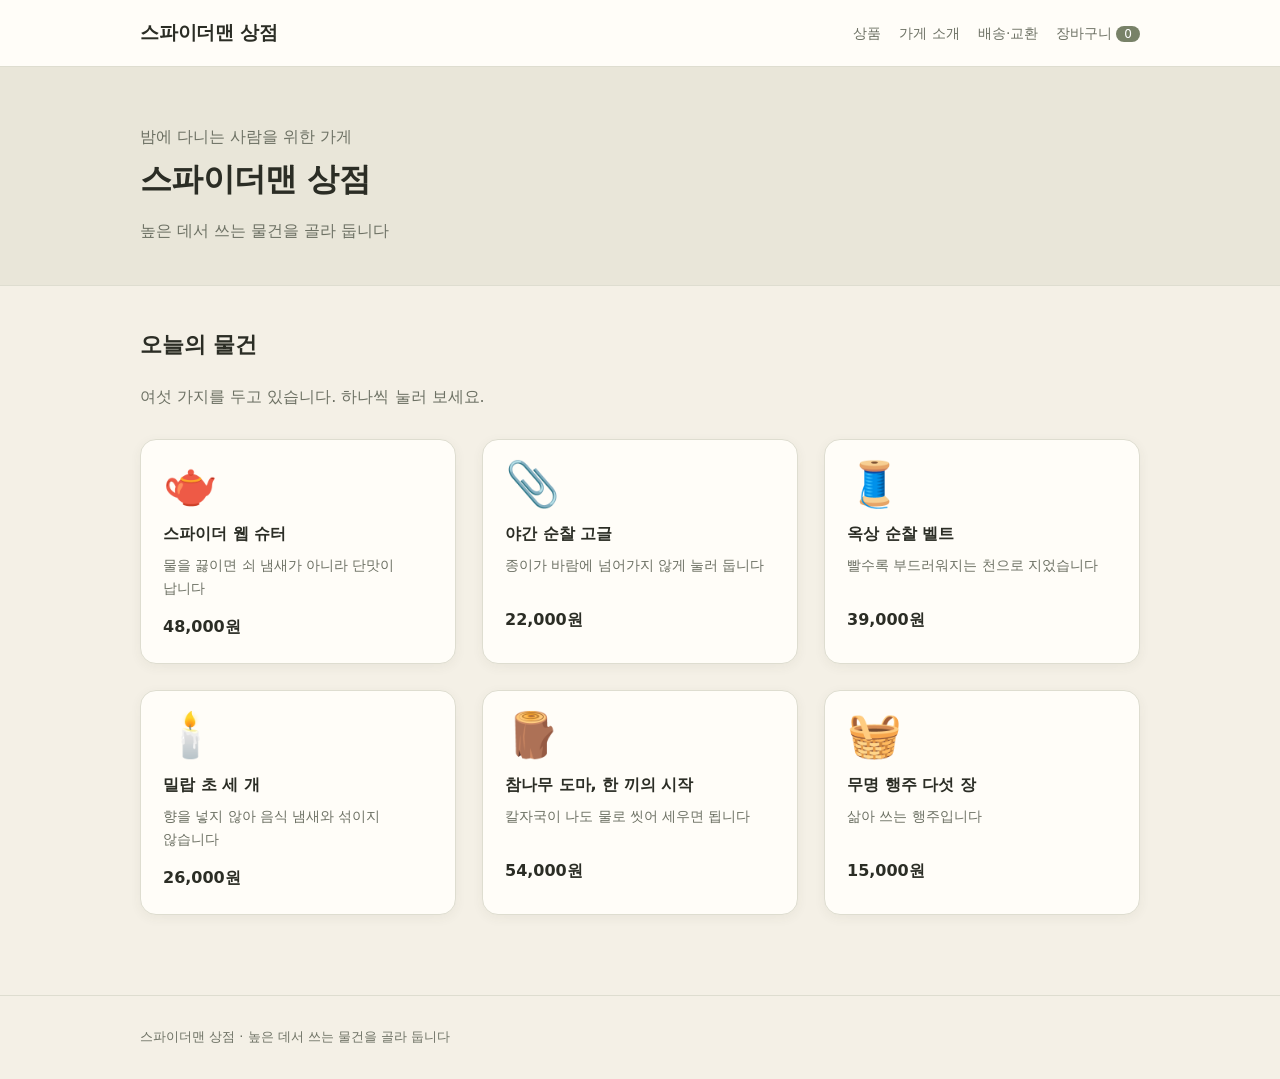
==== index.html @ 97a91aa2 "Initial commit: Spider-Man shop" ====
<!doctype html>
<html lang="ko">
<head>
<meta charset="utf-8">
<meta name="viewport" content="width=device-width, initial-scale=1">
<title>스파이더맨 상점</title>
<meta name="description" content="높은 데서 쓰는 물건을 골라 둡니다">
<link rel="stylesheet" href="assets/style.css">

<!-- 태그 관리자 코드가 들어갈 자리 (머리) -->
<meta name="google-site-verification" content="oB0drVU8fYn_PPuT__T4wEWCEXQT8j-l2axyFXt-uSk" />
</head>
<body>

<!-- 태그 관리자 코드가 들어갈 자리 (몸통 맨 위) -->

<header class="site"><div class="wrap">
  <a class="brand" href="index.html">스파이더맨 상점</a>
  <nav class="site">
    <a href="index.html">상품</a>
    <a href="about.html">가게 소개</a>
    <a href="shipping.html">배송·교환</a>
    <a href="cart.html">장바구니<span class="cart-count">0</span></a>
  </nav>
</div></header>

<section class="hero"><div class="wrap">
  <p id="hero-audience">밤에 다니는 사람을 위한 가게</p>
  <h1 id="hero-title">스파이더맨 상점</h1>
  <p id="hero-tagline">높은 데서 쓰는 물건을 골라 둡니다</p>
</div></section>

<main><div class="wrap">
  <h2>오늘의 물건</h2>
  <p class="lead">여섯 가지를 두고 있습니다. 하나씩 눌러 보세요.</p>
  <div class="grid" id="product-list"></div>
</div></main>
<footer class="site"><div class="wrap"></div></footer>
<script src="assets/shop.js"></script>
<script src="assets/app.js"></script>
</body>
</html>
---- assets/style.css ----
:root{
  --ink:#2b2d25; --sub:#6d7164; --line:#deddd0; --bg:#f4f0e6; --card:#fffdf8;
  --accent:#788268; --accent-ink:#fff;
  --max:1040px;
}
*{box-sizing:border-box}
body{margin:0;background:var(--bg);color:var(--ink);
  font-family:"Pretendard","Apple SD Gothic Neo","Malgun Gothic",system-ui,sans-serif;
  line-height:1.75;-webkit-font-smoothing:antialiased;
  /* 한글은 단어 중간에서 끊지 않습니다 */
  word-break:keep-all;overflow-wrap:break-word}
a{color:inherit}
.wrap{max-width:var(--max);margin:0 auto;padding:0 20px}

header.site{border-bottom:1px solid var(--line);background:var(--card)}
header.site .wrap{display:flex;align-items:center;gap:20px;height:66px}
.brand{font-size:19px;font-weight:700;text-decoration:none;letter-spacing:-.01em}
nav.site{margin-left:auto;display:flex;gap:18px;font-size:14px}
nav.site a{color:var(--sub);text-decoration:none}
nav.site a:hover{color:var(--ink)}
.cart-count{background:var(--accent);color:var(--accent-ink);border-radius:999px;
  padding:1px 8px;font-size:12px;margin-left:4px}

.hero{padding:56px 0 40px;background:#e9e6d9;border-bottom:1px solid var(--line)}
.hero h1{margin:0 0 10px;font-size:32px;letter-spacing:-.02em}
.hero p{margin:0;color:var(--sub);font-size:16px}

main{padding:40px 0 80px}
h2{font-size:22px;margin:0 0 18px;letter-spacing:-.01em}
.lead{color:var(--sub);margin:0 0 28px}

.grid{display:grid;grid-template-columns:repeat(auto-fill,minmax(240px,1fr));gap:26px}
.card{background:var(--card);border:1px solid var(--line);border-radius:16px;
  padding:22px;text-decoration:none;display:block;transition:.15s;box-shadow:0 3px 12px rgba(72,76,59,.06)}
.card:hover{border-color:var(--accent);transform:translateY(-2px)}
.card .thumb{font-size:44px;line-height:1;margin-bottom:14px}
.card h3{margin:0 0 6px;font-size:16px}
.card .sum{color:var(--sub);font-size:13.5px;margin:0 0 12px;min-height:40px}
.card .price{font-weight:700}

.detail{display:grid;grid-template-columns:200px 1fr;gap:36px;align-items:start}
.detail .thumb{font-size:110px;text-align:center;background:var(--card);
  border:1px solid var(--line);border-radius:12px;padding:34px 0}
.detail h1{margin:0 0 8px;font-size:26px}
.detail .price{font-size:20px;font-weight:700;margin:0 0 22px}
.detail .body p{margin:0 0 14px}

.btn{display:inline-block;background:var(--accent);color:var(--accent-ink);
  border:0;border-radius:8px;padding:13px 26px;font-size:15px;font-weight:600;
  cursor:pointer;text-decoration:none;font-family:inherit}
.btn:hover{filter:brightness(1.08)}
.btn.ghost{background:transparent;color:var(--ink);border:1px solid var(--line)}

table.cart{width:100%;border-collapse:collapse;background:var(--card);
  border:1px solid var(--line);border-radius:12px;overflow:hidden}
table.cart th,table.cart td{padding:15px 16px;border-bottom:1px solid var(--line);text-align:left}
table.cart th{background:#f3efe7;font-size:13px;color:var(--sub);font-weight:600}
table.cart tr:last-child td{border-bottom:0}
.total{text-align:right;font-size:19px;font-weight:700;margin:22px 0 26px}

.prose p{margin:0 0 16px}
.empty{color:var(--sub);padding:52px 0;text-align:center}

form.pay{background:var(--card);border:1px solid var(--line);border-radius:12px;padding:26px;max-width:480px}
form.pay label{display:block;font-size:13px;color:var(--sub);margin:0 0 6px}
form.pay input{width:100%;padding:11px 13px;border:1px solid var(--line);
  border-radius:8px;margin:0 0 18px;font-size:15px;font-family:inherit;background:#fff}

footer.site{border-top:1px solid var(--line);padding:30px 0;color:var(--sub);font-size:13px}

@media (max-width:640px){
  .detail{grid-template-columns:1fr}
  .hero{padding:36px 0 28px}
  .hero h1{font-size:26px}
}
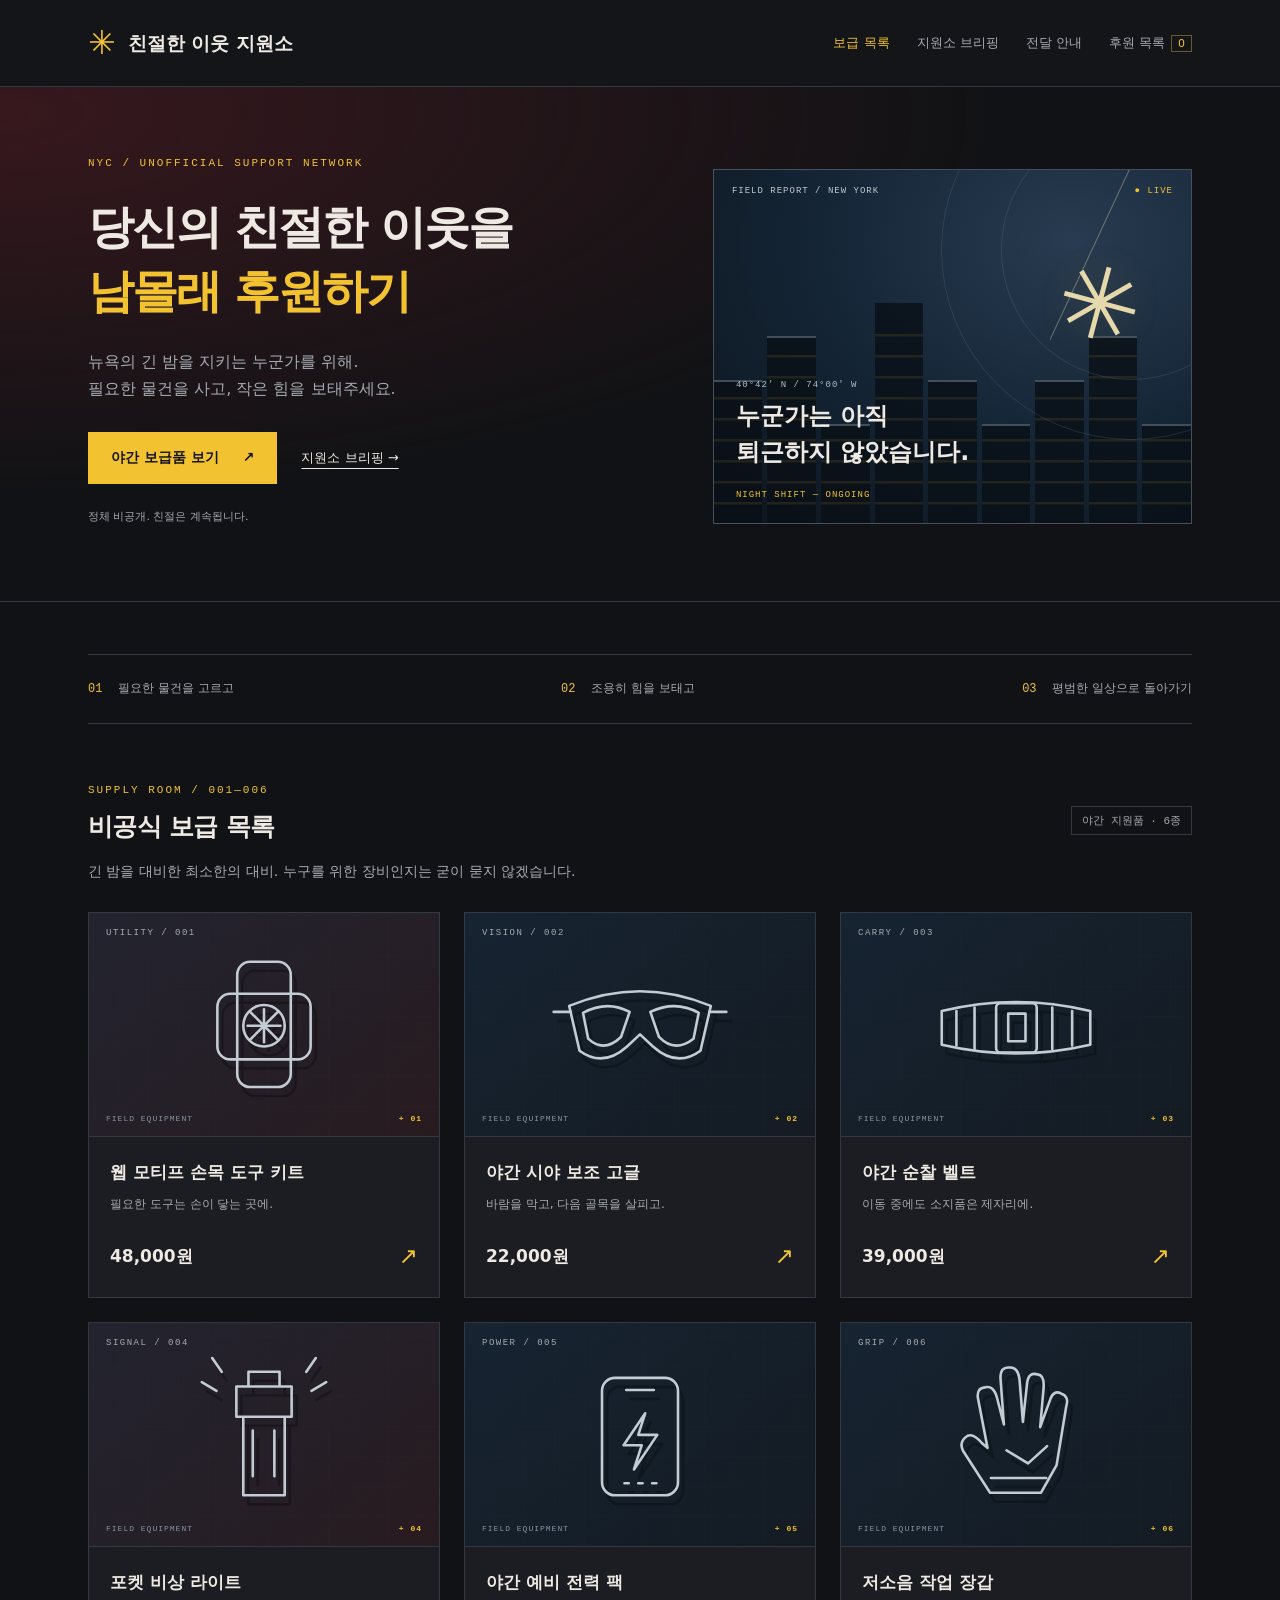
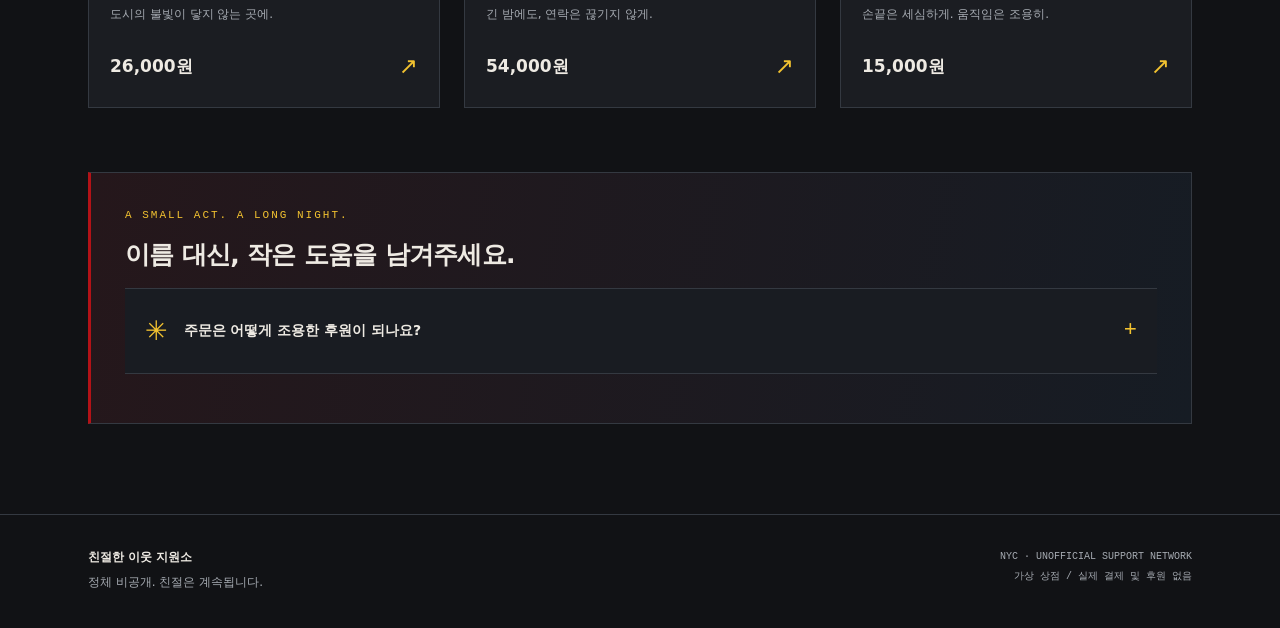
==== commit 8cb2096a: "친절한 이웃 지원소 1차 리디자인" ====
--- a/index.html
+++ b/index.html
@@ -3,38 +3,121 @@
 <head>
 <meta charset="utf-8">
 <meta name="viewport" content="width=device-width, initial-scale=1">
-<title>스파이더맨 상점</title>
-<meta name="description" content="높은 데서 쓰는 물건을 골라 둡니다">
+<title>비공식 보급 목록 — 친절한 이웃 지원소</title>
+<meta name="description" content="당신의 친절한 이웃을 남몰래 후원하기">
 <link rel="stylesheet" href="assets/style.css">
 
-<!-- 태그 관리자 코드가 들어갈 자리 (머리) -->
+<!-- Google Tag Manager -->
+<script>(function(w,d,s,l,i){w[l]=w[l]||[];w[l].push({'gtm.start':
+new Date().getTime(),event:'gtm.js'});var f=d.getElementsByTagName(s)[0],
+j=d.createElement(s),dl=l!='dataLayer'?'&l='+l:'';j.async=true;j.src=
+'https://www.googletagmanager.com/gtm.js?id='+i+dl;f.parentNode.insertBefore(j,f);
+})(window,document,'script','dataLayer','GTM-KJVW52XC');</script>
+<!-- End Google Tag Manager -->
 <meta name="google-site-verification" content="oB0drVU8fYn_PPuT__T4wEWCEXQT8j-l2axyFXt-uSk" />
 </head>
 <body>
 
-<!-- 태그 관리자 코드가 들어갈 자리 (몸통 맨 위) -->
+<!-- Google Tag Manager (noscript) -->
+<noscript><iframe src="https://www.googletagmanager.com/ns.html?id=GTM-KJVW52XC"
+height="0" width="0" style="display:none;visibility:hidden"></iframe></noscript>
+<!-- End Google Tag Manager (noscript) -->
 
-<header class="site"><div class="wrap">
-  <a class="brand" href="index.html">스파이더맨 상점</a>
-  <nav class="site">
-    <a href="index.html">상품</a>
-    <a href="about.html">가게 소개</a>
-    <a href="shipping.html">배송·교환</a>
-    <a href="cart.html">장바구니<span class="cart-count">0</span></a>
-  </nav>
-</div></header>
-
-<section class="hero"><div class="wrap">
-  <p id="hero-audience">밤에 다니는 사람을 위한 가게</p>
-  <h1 id="hero-title">스파이더맨 상점</h1>
-  <p id="hero-tagline">높은 데서 쓰는 물건을 골라 둡니다</p>
-</div></section>
-
-<main><div class="wrap">
-  <h2>오늘의 물건</h2>
-  <p class="lead">여섯 가지를 두고 있습니다. 하나씩 눌러 보세요.</p>
-  <div class="grid" id="product-list"></div>
-</div></main>
+<a class="skip-link" href="#main">본문으로 바로가기</a>
+<header class="site">
+<div class="wrap">
+<a class="brand" href="index.html">
+<span class="brand-symbol" aria-hidden="true">✳</span>친절한 이웃 지원소</a>
+<nav class="site" aria-label="주 메뉴">
+<a href="index.html" aria-current="page">보급 목록</a>
+<a href="about.html">지원소 브리핑</a>
+<a href="shipping.html">전달 안내</a>
+<a href="cart.html">후원 목록<span class="cart-count">0</span>
+</a>
+</nav>
+</div>
+</header>
+<section class="hero">
+<div class="wrap hero-grid">
+<div class="hero-copy">
+<p class="eyebrow" id="hero-audience">NYC / UNOFFICIAL SUPPORT NETWORK</p>
+<h1 id="hero-title">당신의 친절한 이웃을<br>
+<em>남몰래 후원하기</em>
+</h1>
+<p id="hero-tagline">뉴욕의 긴 밤을 지키는 누군가를 위해.<br>필요한 물건을 사고, 작은 힘을 보태주세요.</p>
+<div class="actions">
+<a class="btn" href="#supplies">야간 보급품 보기 <span aria-hidden="true">↗</span>
+</a>
+<a class="text-link" href="about.html">지원소 브리핑 →</a>
+</div>
+<p class="micro">정체 비공개. 친절은 계속됩니다.</p>
+</div>
+<div class="night-art" aria-hidden="true">
+<div class="art-top">FIELD REPORT / NEW YORK <span>● LIVE</span>
+</div>
+<div class="web-mark">✳</div>
+<div class="orbit orbit-one">
+</div>
+<div class="orbit orbit-two">
+</div>
+<div class="city">
+<i>
+</i>
+<i>
+</i>
+<i>
+</i>
+<i>
+</i>
+<i>
+</i>
+<i>
+</i>
+<i>
+</i>
+<i>
+</i>
+<i>
+</i>
+</div>
+<div class="art-bottom">
+<span>40°42′ N / 74°00′ W</span>
+<strong>누군가는 아직<br>퇴근하지 않았습니다.</strong>
+<span>NIGHT SHIFT — ONGOING</span>
+</div>
+</div>
+</div>
+</section>
+<main id="main">
+<div class="wrap">
+<div class="signal-strip">
+<span>
+<b>01</b> 필요한 물건을 고르고</span>
+<span>
+<b>02</b> 조용히 힘을 보태고</span>
+<span>
+<b>03</b> 평범한 일상으로 돌아가기</span>
+</div>
+<section id="supplies">
+<div class="section-head">
+<div>
+<p class="eyebrow">SUPPLY ROOM / 001—006</p>
+<h2>비공식 보급 목록</h2>
+</div>
+<span class="tag">야간 지원품 · 6종</span>
+</div>
+<p class="lead">긴 밤을 대비한 최소한의 대비. 누구를 위한 장비인지는 굳이 묻지 않겠습니다.</p>
+<div class="grid" id="product-list">
+</div>
+</section>
+<section class="support-note">
+<p class="eyebrow">A SMALL ACT. A LONG NIGHT.</p>
+<h2>이름 대신, 작은 도움을 남겨주세요.</h2>
+<div id="support-briefing">
+</div>
+</section>
+</div>
+</main>
 <footer class="site"><div class="wrap"></div></footer>
 <script src="assets/shop.js"></script>
 <script src="assets/app.js"></script>
--- a/assets/style.css
+++ b/assets/style.css
@@ -1,75 +1,199 @@
-:root{
-  --ink:#2b2d25; --sub:#6d7164; --line:#deddd0; --bg:#f4f0e6; --card:#fffdf8;
-  --accent:#788268; --accent-ink:#fff;
-  --max:1040px;
+:root{--ink:#eeeae3;--sub:#a6abb2;--line:#343941;--bg:#111215;--card:#1b1d22;--red:#b31217;--blue:#16324f;--gold:#f2c230;--max:1160px;color-scheme:dark}
+
+*{box-sizing:border-box}
+html{scroll-behavior:smooth;scroll-padding-top:24px}
+body{margin:0;background:var(--bg);color:var(--ink);font-family:"Apple SD Gothic Neo","Malgun Gothic",system-ui,sans-serif;line-height:1.7;word-break:keep-all;overflow-wrap:break-word;-webkit-font-smoothing:antialiased}
+a{color:inherit}
+button,input{font:inherit}
+button,a{-webkit-tap-highlight-color:transparent}
+a:focus-visible,button:focus-visible,input:focus-visible{outline:3px solid var(--gold);outline-offset:5px}
+.wrap{max-width:var(--max);margin:auto;padding:0 28px}
+.narrow{max-width:850px}
+.skip-link{position:absolute;top:-80px;left:20px;padding:12px;background:var(--gold);color:#111;z-index:5}
+.skip-link:focus{top:5px}
+header.site{border-bottom:1px solid var(--line);background:#141519}
+header.site .wrap{display:flex;align-items:center;justify-content:space-between;gap:24px;min-height:86px}
+.brand{text-decoration:none;font-size:19px;font-weight:800;display:flex;align-items:center;gap:12px;white-space:nowrap}
+.brand-symbol{color:var(--gold);font-size:33px}
+nav.site{display:flex;gap:27px;font-size:13px;align-items:center}
+nav.site a{text-decoration:none;color:var(--sub)}
+nav.site a:hover,nav.site a[aria-current]{color:var(--gold)}
+.cart-count{margin-left:6px;border:1px solid #68592b;color:var(--gold);padding:1px 6px;font-size:11px}
+.hero{position:relative;overflow:hidden;background:radial-gradient(ellipse at 0 5%,#37181d 0,transparent 55%),#111215;border-bottom:1px solid var(--line)}
+.hero-grid{display:grid;grid-template-columns:1.2fr 1fr;gap:50px;align-items:center;padding-top:68px;padding-bottom:64px}
+.eyebrow{font:11px/1.6 ui-monospace,monospace;letter-spacing:2px;color:var(--gold);margin:0 0 22px}
+.hero h1{font-size:clamp(32px,3.6vw,47px);line-height:1.4;letter-spacing:-2px;margin:0 0 24px;font-weight:850}
+em{font-style:normal;color:var(--gold)}
+.hero-copy>p:not(.eyebrow){color:var(--sub)}
+.actions{display:flex;align-items:center;gap:24px;flex-wrap:wrap;margin-top:30px}
+.btn{display:inline-flex;align-items:center;justify-content:center;gap:24px;background:var(--gold);color:#151515;text-decoration:none;border:1px solid var(--gold);padding:13px 22px;font-size:14px;font-weight:800;cursor:pointer;transition:background .2s,transform .2s}
+.btn:hover{background:#ffda66;transform:translateY(-2px)}
+.btn:active{transform:translateY(1px)}
+.btn:disabled{opacity:.6;cursor:wait}
+.btn.ghost{background:transparent;border-color:var(--line);color:var(--sub);padding:7px 13px}
+.text-link{font-size:13px;text-underline-offset:6px}
+.micro{font-size:11px;margin-top:24px}
+.night-art{height:355px;position:relative;overflow:hidden;border:1px solid #44505b;background:radial-gradient(ellipse at 75% 20%,#293b50,#142536 50%,#0d151d);isolation:isolate}
+.art-top{position:absolute;top:16px;left:18px;right:18px;display:flex;justify-content:space-between;font:9px monospace;letter-spacing:1px;color:#c2c9ce}
+.art-top span{color:var(--gold)}
+.orbit{position:absolute;border:1px solid #8b969830;border-radius:50%;width:380px;height:380px;top:-110px;right:-130px}
+.orbit-two{width:260px;height:260px;right:-70px;top:-50px}
+.web-mark{position:absolute;right:50px;top:50px;font-size:100px;color:#e5d9ac;transform:rotate(15deg);text-shadow:0 0 40px #f2c23025}
+.night-art:before{content:"";position:absolute;height:220px;right:94px;top:-40px;border-left:1px solid #d7d5bb66;transform:rotate(25deg)}
+.city{position:absolute;bottom:0;inset-inline:0;height:220px;display:flex;align-items:end;gap:5px;opacity:.8;z-index:-1}
+.city i{flex:1;height:65%;background:repeating-linear-gradient(0deg,transparent 0 18px,#f2c23020 19px 21px),#090f16;border-top:2px solid #4c5965}
+.city i:nth-child(2n){height:85%}
+.city i:nth-child(3n){height:45%}
+.city i:nth-child(4){height:100%;border-top:20px solid #090f16}
+.art-bottom{position:absolute;inset:auto 22px 23px;display:grid;gap:8px}
+.art-bottom strong{font-size:24px;line-height:1.5}
+.art-bottom span{font:9px monospace;color:#b3bcc4;letter-spacing:1px}
+.art-bottom span:last-child{color:var(--gold);margin-top:12px}
+main{padding:52px 0 90px;min-height:65vh}
+h1{font-size:clamp(28px,4vw,42px);line-height:1.4;letter-spacing:-1.3px;margin:0 0 20px}
+h2{font-size:25px;line-height:1.5;margin:0 0 14px;letter-spacing:-.7px}
+.lead{color:var(--sub);font-size:14px;margin:0 0 28px}
+.signal-strip{display:flex;justify-content:space-between;gap:20px;padding:23px 0;border-top:1px solid var(--line);border-bottom:1px solid var(--line);margin:0 0 58px;font-size:12px;color:var(--sub)}
+.signal-strip b{color:var(--gold);font-family:monospace;margin-right:12px;font-weight:400}
+.section-head{display:flex;align-items:center;justify-content:space-between;gap:16px}
+.section-head .eyebrow{margin-bottom:9px}
+.tag{font:11px monospace;border:1px solid var(--line);padding:6px 10px;color:var(--sub)}
+.grid{display:grid;grid-template-columns:repeat(3,minmax(0,1fr));gap:24px}
+.card{text-decoration:none;background:var(--card);border:1px solid var(--line);transition:transform .25s,border-color .25s,box-shadow .25s}
+.card:hover{transform:translateY(-5px);border-color:#af7627;box-shadow:0 5px 28px #f2c2300c}
+.thumb{position:relative;background:linear-gradient(140deg,#19304666,transparent),repeating-linear-gradient(0deg,transparent 0 29px,#ffffff04 30px),repeating-linear-gradient(90deg,transparent 0 29px,#ffffff04 30px),#141b23;min-height:224px;color:#c3ccd4;display:flex;align-items:center;justify-content:center;overflow:hidden;border-bottom:1px solid var(--line)}
+.card:nth-child(3n+1) .thumb{background-color:#281b20}
+.thumb svg{width:190px;height:190px;filter:drop-shadow(5px 9px 0 #0004);transition:transform .3s}
+.card:hover svg{transform:rotate(-4deg) scale(1.04)}
+.thumb-code{position:absolute;top:15px;left:17px;font:9px monospace;letter-spacing:1.5px;color:var(--sub)}
+.thumb-caption{position:absolute;bottom:13px;inset-inline:17px;display:flex;justify-content:space-between;font:8px monospace;letter-spacing:1px;color:#8794a1}
+.thumb-caption b{color:var(--gold)}
+.card-body{padding:21px}
+.card h3{font-size:17px;margin:0 0 7px}
+.sum{font-size:12px;color:var(--sub);margin:0 0 22px;min-height:21px}
+.card-bottom{display:flex;align-items:center;justify-content:space-between}
+.price{font-weight:750;font-size:17px}
+.card-arrow{color:var(--gold);font-size:23px}
+.support-note{margin-top:64px;padding:34px;border:1px solid var(--line);border-left:3px solid var(--red);background:linear-gradient(100deg,#25171b,#161c24)}
+.support-note .eyebrow{margin-bottom:12px}
+.briefing{border-top:1px solid var(--line);border-bottom:1px solid var(--line);margin-bottom:15px;background:#191c22}
+.briefing h3{margin:0}
+.brief-toggle{display:flex;align-items:center;gap:16px;width:100%;padding:19px 20px;background:none;color:var(--ink);border:0;cursor:pointer;text-align:left;font-size:14px}
+.spider{font-size:27px;color:var(--gold);display:inline-block;transition:transform .3s}
+.brief-toggle[aria-expanded=true] .spider{transform:rotate(90deg)}
+.toggle-sign{margin-left:auto;color:var(--gold);font:22px monospace}
+.brief-content{position:relative;padding:0 25px 22px 63px;color:var(--sub);font-size:14px;animation:unfold .3s ease-out}
+.brief-content:before{content:"";position:absolute;top:0;left:33px;width:16px;height:calc(100% - 25px);border-left:1px solid var(--gold);border-bottom:1px solid var(--gold);transform-origin:top;animation:web .35s ease-out}
+.brief-content p{margin:0}
+[hidden]{display:none!important}
+@keyframes unfold{from{opacity:0;transform:translateY(-7px)}
+to{opacity:1;transform:translateY(0)}
 }
-*{box-sizing:border-box}
-body{margin:0;background:var(--bg);color:var(--ink);
-  font-family:"Pretendard","Apple SD Gothic Neo","Malgun Gothic",system-ui,sans-serif;
-  line-height:1.75;-webkit-font-smoothing:antialiased;
-  /* 한글은 단어 중간에서 끊지 않습니다 */
-  word-break:keep-all;overflow-wrap:break-word}
-a{color:inherit}
-.wrap{max-width:var(--max);margin:0 auto;padding:0 20px}
+@keyframes web{from{transform:scaleY(0)}
+to{transform:scaleY(1)}
+}
+.statement{font-size:27px;border-left:3px solid var(--red);padding:20px 27px;background:#1b1d22;margin:35px 0}
+.narrow>.btn{margin-top:20px}
+.notice{font-size:12px;color:var(--sub);padding:16px 20px;border:1px solid var(--line);background:#19222c;margin:22px 0}
+.detail{display:grid;grid-template-columns:1fr 1.1fr;gap:52px}
+.detail>.thumb{min-height:480px;border:1px solid var(--line)}
+.detail .thumb svg{width:80%;height:350px}
+.detail .price{font-size:26px;color:var(--gold);margin-bottom:26px}
+.detail h2{font-size:16px;margin-top:26px}
+.prose{color:var(--sub);font-size:14px}
+.prose p{margin:0 0 24px}
+.detail .btn{width:100%;margin-top:12px}
+.back-link{display:inline-block;color:var(--sub);font-size:13px;text-decoration:none;margin-bottom:30px}
+.table-scroll{overflow-x:auto}
+table.cart{width:100%;border-collapse:collapse;background:var(--card);font-size:14px}
+table.cart th,table.cart td{padding:22px 18px;border-bottom:1px solid var(--line);text-align:left}
+table.cart th{font-size:11px;color:var(--sub);background:#172332}
+table.cart td a{text-decoration:none}
+table.cart small{display:block;color:var(--sub);font:9px monospace;margin-top:6px}
+.cart-summary{max-width:450px;margin:28px 0 0 auto}
+.cost-lines p{display:flex;justify-content:space-between;font-size:13px;color:var(--sub)}
+.cost-lines strong{font-weight:500;color:var(--ink)}
+.total{display:flex;justify-content:space-between;gap:20px;font-size:18px;font-weight:700;padding:20px 0;border-top:1px solid var(--line);margin-top:22px}
+.total span{color:var(--gold)}
+.empty{text-align:center;padding:65px 20px;border:1px dashed var(--line);color:var(--sub)}
+.empty h2{color:var(--ink);margin-top:15px}
+.empty .btn{margin-top:20px}
+.pay{padding:32px;border:1px solid var(--line);background:var(--card)}
+.pay h2{font-size:18px;margin-bottom:24px}
+.pay label{display:block;font-size:13px;color:var(--sub);margin-bottom:8px}
+.pay input{width:100%;background:#11151b;color:var(--ink);border:1px solid #47505b;padding:13px 15px;margin-bottom:23px;border-radius:0}
+.pay input:focus{border-color:var(--gold)}
+.pay .btn{width:100%}
+.completion{text-align:center}
+.seal{display:grid;place-items:center;width:78px;height:78px;margin:30px auto;border:1px solid var(--gold);color:var(--gold);font-size:35px;border-radius:50%}
+.completion .notice{margin:28px auto;max-width:570px}
+footer.site{border-top:1px solid var(--line);padding:32px 0;color:var(--sub);font-size:12px}
+footer.site .wrap{display:flex;justify-content:space-between;gap:25px}
+footer.site strong{color:var(--ink)}
+footer.site p{margin:5px 0}
+.footer-meta{text-align:right;font:10px/2 monospace}
 
-header.site{border-bottom:1px solid var(--line);background:var(--card)}
-header.site .wrap{display:flex;align-items:center;gap:20px;height:66px}
-.brand{font-size:19px;font-weight:700;text-decoration:none;letter-spacing:-.01em}
-nav.site{margin-left:auto;display:flex;gap:18px;font-size:14px}
-nav.site a{color:var(--sub);text-decoration:none}
-nav.site a:hover{color:var(--ink)}
-.cart-count{background:var(--accent);color:var(--accent-ink);border-radius:999px;
-  padding:1px 8px;font-size:12px;margin-left:4px}
+@media(min-width:1400px){.hero-grid{padding-top:85px;padding-bottom:80px}
+}
 
-.hero{padding:56px 0 40px;background:#e9e6d9;border-bottom:1px solid var(--line)}
-.hero h1{margin:0 0 10px;font-size:32px;letter-spacing:-.02em}
-.hero p{margin:0;color:var(--sub);font-size:16px}
+@media(max-width:800px){header.site .wrap{flex-wrap:wrap;gap:5px;padding-top:14px;padding-bottom:14px}
+nav.site{width:100%;justify-content:space-between;gap:10px}
+.hero-grid{gap:26px}
+.hero h1{font-size:34px}
+.night-art{height:335px}
+.grid{grid-template-columns:repeat(2,minmax(0,1fr))}
+.detail{gap:26px}
+.detail>.thumb{min-height:370px}
+.signal-strip{gap:15px;font-size:11px}
+.signal-strip b{display:block}
+.hero .actions{gap:17px}
+.btn{padding:12px 18px}
+}
 
-main{padding:40px 0 80px}
-h2{font-size:22px;margin:0 0 18px;letter-spacing:-.01em}
-.lead{color:var(--sub);margin:0 0 28px}
+@media(max-width:560px){.wrap{padding-inline:20px}
+.hero-grid{grid-template-columns:1fr;padding-top:42px;padding-bottom:32px}
+.hero h1{font-size:34px}
+.hero-copy .micro{margin-bottom:0}
+.night-art{height:230px}
+.art-bottom strong{font-size:19px}
+.web-mark{right:30px;top:20px}
+.city{height:165px}
+.hero .eyebrow{font-size:9px}
+.brand{font-size:17px}
+nav.site{font-size:11px}
+.signal-strip{margin-bottom:38px;gap:12px}
+.grid{gap:13px}
+.card-body{padding:14px}
+.card h3{font-size:14px}
+.sum{font-size:11px;min-height:38px;margin-bottom:12px}
+.thumb{min-height:170px}
+.thumb svg{width:140px;height:140px}
+.thumb-code{top:10px;left:10px;font-size:7px;letter-spacing:.5px}
+.thumb-caption{inset-inline:10px;font-size:6px;letter-spacing:0}
+.price{font-size:14px}
+.tag{font-size:9px}
+.section-head{align-items:start}
+.section-head h2{font-size:22px}
+.support-note{padding:24px 17px}
+.support-note h2{font-size:20px}
+.brief-toggle{padding:15px 12px;gap:10px}
+.brief-content{padding-left:48px}
+.brief-content:before{left:24px}
+.detail{grid-template-columns:1fr}
+.detail>.thumb{min-height:290px}
+.detail .thumb svg{height:260px}
+.pay{padding:22px}
+table.cart th,table.cart td{padding:14px 8px;font-size:12px}
+table.cart td:first-child{width:40%}
+.cart .btn{padding:7px 9px;font-size:11px}
+.total{font-size:16px}
+footer.site .wrap{flex-direction:column;gap:15px}
+.footer-meta{text-align:left}
+main{padding-top:36px}
+.statement{font-size:23px}
+.section-head .eyebrow{font-size:9px}
+}
 
-.grid{display:grid;grid-template-columns:repeat(auto-fill,minmax(240px,1fr));gap:26px}
-.card{background:var(--card);border:1px solid var(--line);border-radius:16px;
-  padding:22px;text-decoration:none;display:block;transition:.15s;box-shadow:0 3px 12px rgba(72,76,59,.06)}
-.card:hover{border-color:var(--accent);transform:translateY(-2px)}
-.card .thumb{font-size:44px;line-height:1;margin-bottom:14px}
-.card h3{margin:0 0 6px;font-size:16px}
-.card .sum{color:var(--sub);font-size:13.5px;margin:0 0 12px;min-height:40px}
-.card .price{font-weight:700}
-
-.detail{display:grid;grid-template-columns:200px 1fr;gap:36px;align-items:start}
-.detail .thumb{font-size:110px;text-align:center;background:var(--card);
-  border:1px solid var(--line);border-radius:12px;padding:34px 0}
-.detail h1{margin:0 0 8px;font-size:26px}
-.detail .price{font-size:20px;font-weight:700;margin:0 0 22px}
-.detail .body p{margin:0 0 14px}
-
-.btn{display:inline-block;background:var(--accent);color:var(--accent-ink);
-  border:0;border-radius:8px;padding:13px 26px;font-size:15px;font-weight:600;
-  cursor:pointer;text-decoration:none;font-family:inherit}
-.btn:hover{filter:brightness(1.08)}
-.btn.ghost{background:transparent;color:var(--ink);border:1px solid var(--line)}
-
-table.cart{width:100%;border-collapse:collapse;background:var(--card);
-  border:1px solid var(--line);border-radius:12px;overflow:hidden}
-table.cart th,table.cart td{padding:15px 16px;border-bottom:1px solid var(--line);text-align:left}
-table.cart th{background:#f3efe7;font-size:13px;color:var(--sub);font-weight:600}
-table.cart tr:last-child td{border-bottom:0}
-.total{text-align:right;font-size:19px;font-weight:700;margin:22px 0 26px}
-
-.prose p{margin:0 0 16px}
-.empty{color:var(--sub);padding:52px 0;text-align:center}
-
-form.pay{background:var(--card);border:1px solid var(--line);border-radius:12px;padding:26px;max-width:480px}
-form.pay label{display:block;font-size:13px;color:var(--sub);margin:0 0 6px}
-form.pay input{width:100%;padding:11px 13px;border:1px solid var(--line);
-  border-radius:8px;margin:0 0 18px;font-size:15px;font-family:inherit;background:#fff}
-
-footer.site{border-top:1px solid var(--line);padding:30px 0;color:var(--sub);font-size:13px}
-
-@media (max-width:640px){
-  .detail{grid-template-columns:1fr}
-  .hero{padding:36px 0 28px}
-  .hero h1{font-size:26px}
+@media(prefers-reduced-motion:reduce){html{scroll-behavior:auto}
+*,*:before,*:after{animation:none!important;transition:none!important}
 }
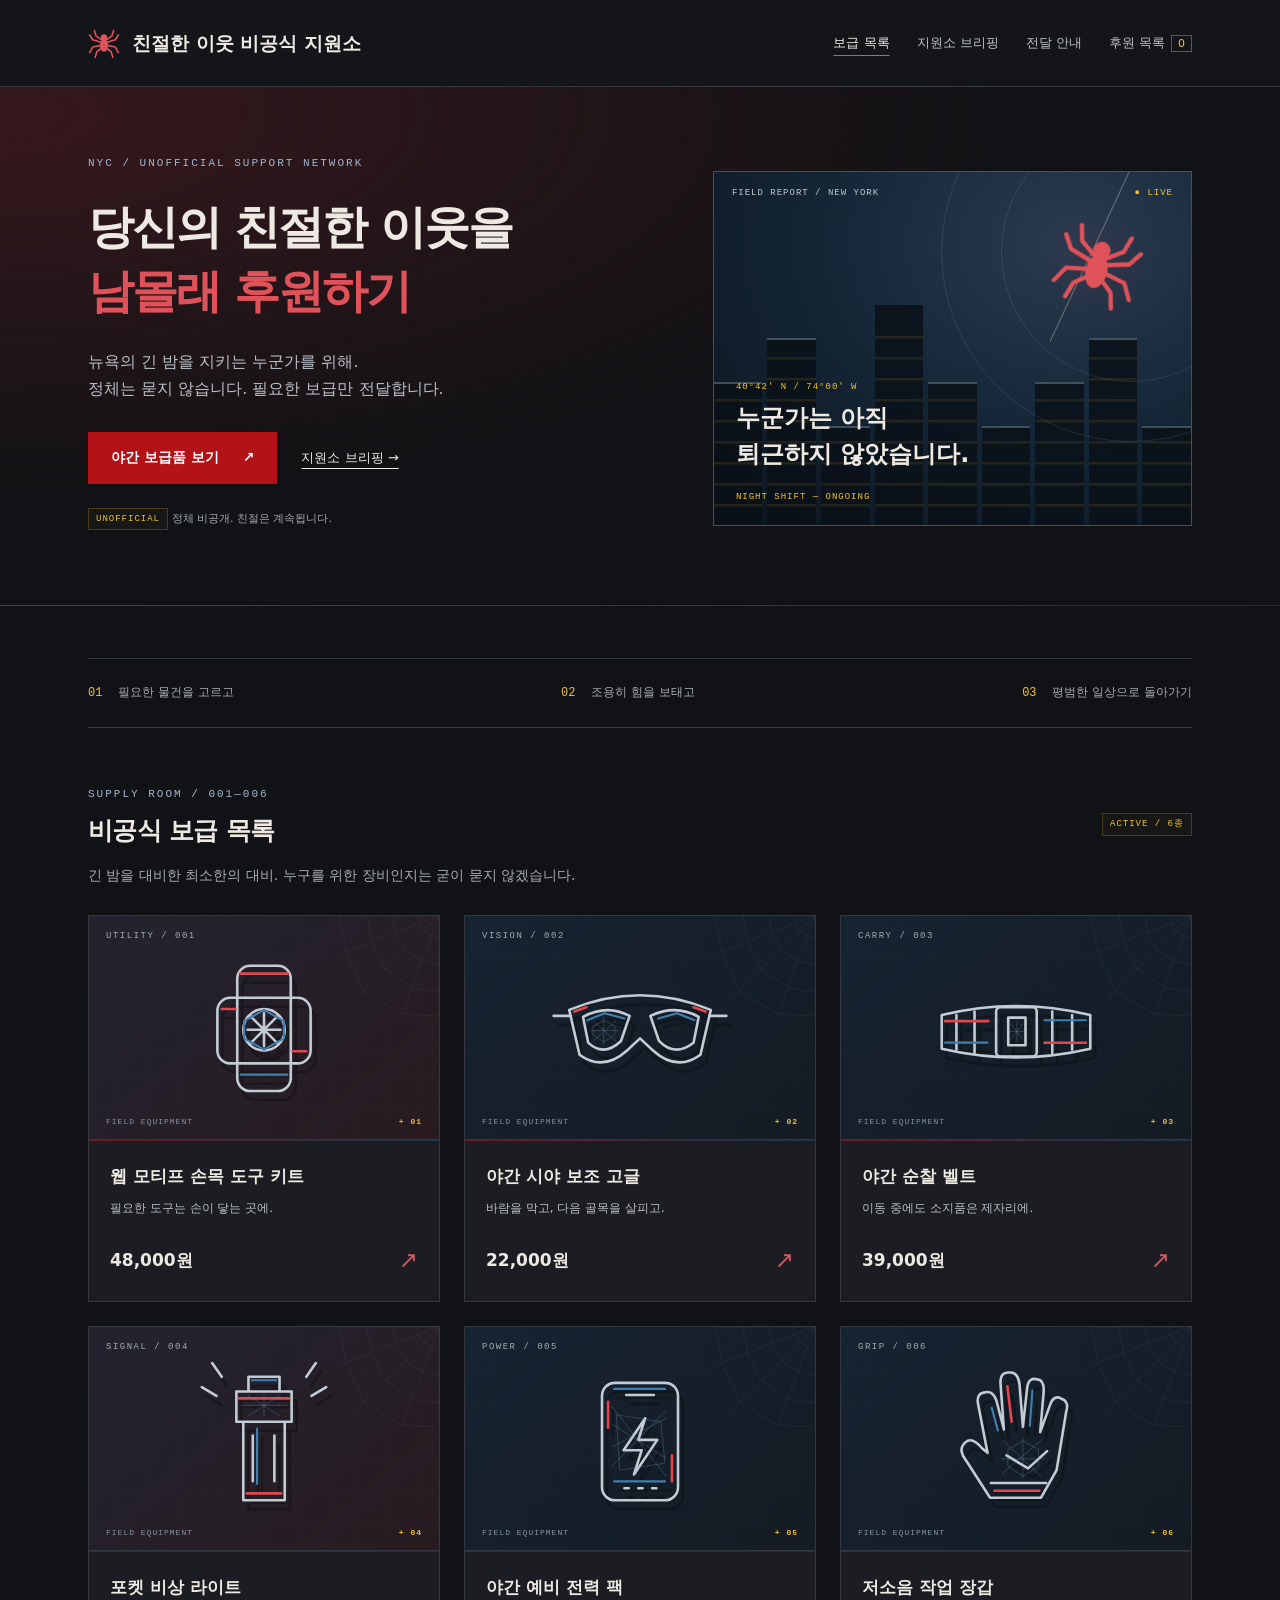
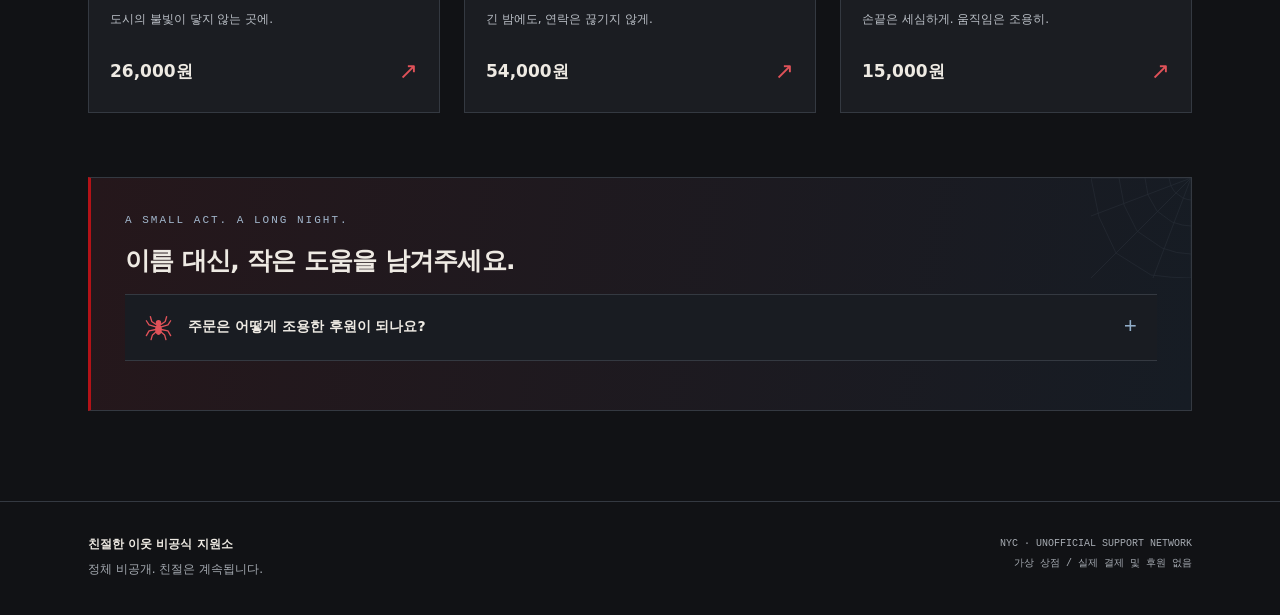
==== commit cfc28904: "스파이더맨 비공식 지원소 디자인 완성" ====
--- a/index.html
+++ b/index.html
@@ -3,7 +3,7 @@
 <head>
 <meta charset="utf-8">
 <meta name="viewport" content="width=device-width, initial-scale=1">
-<title>비공식 보급 목록 — 친절한 이웃 지원소</title>
+<title>비공식 보급 목록 — 친절한 이웃 비공식 지원소</title>
 <meta name="description" content="당신의 친절한 이웃을 남몰래 후원하기">
 <link rel="stylesheet" href="assets/style.css">
 
@@ -27,7 +27,7 @@
 <header class="site">
 <div class="wrap">
 <a class="brand" href="index.html">
-<span class="brand-symbol" aria-hidden="true">✳</span>친절한 이웃 지원소</a>
+<span class="brand-symbol" aria-hidden="true"><svg class="spider-mark" viewBox="0 0 40 40" aria-hidden="true" focusable="false"><g fill="none" stroke="currentColor" stroke-width="2" stroke-linecap="round" stroke-linejoin="round"><path d="M17 16L10 11L8 4M16 19L6 16L2 10M16 23L6 25L2 32M17 26L11 31L9 38M23 16L30 11L32 4M24 19L34 16L38 10M24 23L34 25L38 32M23 26L29 31L31 38"/></g><ellipse cx="20" cy="23" rx="5" ry="8" fill="currentColor"/><circle cx="20" cy="13" r="4" fill="currentColor"/></svg></span>친절한 이웃 비공식 지원소</a>
 <nav class="site" aria-label="주 메뉴">
 <a href="index.html" aria-current="page">보급 목록</a>
 <a href="about.html">지원소 브리핑</a>
@@ -44,18 +44,18 @@
 <h1 id="hero-title">당신의 친절한 이웃을<br>
 <em>남몰래 후원하기</em>
 </h1>
-<p id="hero-tagline">뉴욕의 긴 밤을 지키는 누군가를 위해.<br>필요한 물건을 사고, 작은 힘을 보태주세요.</p>
+<p id="hero-tagline">뉴욕의 긴 밤을 지키는 누군가를 위해.<br>정체는 묻지 않습니다. 필요한 보급만 전달합니다.</p>
 <div class="actions">
 <a class="btn" href="#supplies">야간 보급품 보기 <span aria-hidden="true">↗</span>
 </a>
 <a class="text-link" href="about.html">지원소 브리핑 →</a>
 </div>
-<p class="micro">정체 비공개. 친절은 계속됩니다.</p>
+<p class="micro"><span class="status-tag">UNOFFICIAL</span> 정체 비공개. 친절은 계속됩니다.</p>
 </div>
 <div class="night-art" aria-hidden="true">
 <div class="art-top">FIELD REPORT / NEW YORK <span>● LIVE</span>
 </div>
-<div class="web-mark">✳</div>
+<div class="web-mark"><svg class="spider-mark" viewBox="0 0 40 40" aria-hidden="true" focusable="false"><g fill="none" stroke="currentColor" stroke-width="2" stroke-linecap="round" stroke-linejoin="round"><path d="M17 16L10 11L8 4M16 19L6 16L2 10M16 23L6 25L2 32M17 26L11 31L9 38M23 16L30 11L32 4M24 19L34 16L38 10M24 23L34 25L38 32M23 26L29 31L31 38"/></g><ellipse cx="20" cy="23" rx="5" ry="8" fill="currentColor"/><circle cx="20" cy="13" r="4" fill="currentColor"/></svg></div>
 <div class="orbit orbit-one">
 </div>
 <div class="orbit orbit-two">
@@ -104,7 +104,7 @@
 <p class="eyebrow">SUPPLY ROOM / 001—006</p>
 <h2>비공식 보급 목록</h2>
 </div>
-<span class="tag">야간 지원품 · 6종</span>
+<span class="tag status-tag">ACTIVE / 6종</span>
 </div>
 <p class="lead">긴 밤을 대비한 최소한의 대비. 누구를 위한 장비인지는 굳이 묻지 않겠습니다.</p>
 <div class="grid" id="product-list">
--- a/assets/style.css
+++ b/assets/style.css
@@ -1,4 +1,4 @@
-:root{--ink:#eeeae3;--sub:#a6abb2;--line:#343941;--bg:#111215;--card:#1b1d22;--red:#b31217;--blue:#16324f;--gold:#f2c230;--max:1160px;color-scheme:dark}
+:root{--ink:#eeeae3;--sub:#a6abb2;--body-readable:#bbc0c7;--line:#343941;--bg:#111215;--card:#1b1d22;--red:#b31217;--red-light:#e05259;--tech-blue:#427ead;--blue:#16324f;--gold:#f2c230;--max:1160px;color-scheme:dark}
 
 *{box-sizing:border-box}
 html{scroll-behavior:smooth;scroll-padding-top:24px}
@@ -6,28 +6,30 @@
 a{color:inherit}
 button,input{font:inherit}
 button,a{-webkit-tap-highlight-color:transparent}
-a:focus-visible,button:focus-visible,input:focus-visible{outline:3px solid var(--gold);outline-offset:5px}
+a:focus-visible,button:focus-visible,input:focus-visible{outline:3px solid var(--tech-blue);outline-offset:5px}
 .wrap{max-width:var(--max);margin:auto;padding:0 28px}
 .narrow{max-width:850px}
-.skip-link{position:absolute;top:-80px;left:20px;padding:12px;background:var(--gold);color:#111;z-index:5}
+.skip-link{position:absolute;top:-80px;left:20px;padding:12px;background:var(--red);color:#fff;z-index:5}
 .skip-link:focus{top:5px}
 header.site{border-bottom:1px solid var(--line);background:#141519}
 header.site .wrap{display:flex;align-items:center;justify-content:space-between;gap:24px;min-height:86px}
 .brand{text-decoration:none;font-size:19px;font-weight:800;display:flex;align-items:center;gap:12px;white-space:nowrap}
-.brand-symbol{color:var(--gold);font-size:33px}
+.brand-symbol{color:var(--red-light);display:flex;flex:none}
+.spider-mark{width:32px;height:32px;display:block}
 nav.site{display:flex;gap:27px;font-size:13px;align-items:center}
-nav.site a{text-decoration:none;color:var(--sub)}
-nav.site a:hover,nav.site a[aria-current]{color:var(--gold)}
+nav.site a{text-decoration:none;color:var(--body-readable)}
+nav.site a:hover,nav.site a[aria-current]{color:var(--ink);text-decoration:underline;text-decoration-color:var(--red-light);text-underline-offset:8px}
 .cart-count{margin-left:6px;border:1px solid #68592b;color:var(--gold);padding:1px 6px;font-size:11px}
 .hero{position:relative;overflow:hidden;background:radial-gradient(ellipse at 0 5%,#37181d 0,transparent 55%),#111215;border-bottom:1px solid var(--line)}
 .hero-grid{display:grid;grid-template-columns:1.2fr 1fr;gap:50px;align-items:center;padding-top:68px;padding-bottom:64px}
-.eyebrow{font:11px/1.6 ui-monospace,monospace;letter-spacing:2px;color:var(--gold);margin:0 0 22px}
+.eyebrow{font:11px/1.6 ui-monospace,monospace;letter-spacing:2px;color:#a2b7cd;margin:0 0 22px}
 .hero h1{font-size:clamp(32px,3.6vw,47px);line-height:1.4;letter-spacing:-2px;margin:0 0 24px;font-weight:850}
-em{font-style:normal;color:var(--gold)}
+em{font-style:normal;color:var(--red-light)}
 .hero-copy>p:not(.eyebrow){color:var(--sub)}
+.hero-copy #hero-tagline{color:var(--body-readable)}
 .actions{display:flex;align-items:center;gap:24px;flex-wrap:wrap;margin-top:30px}
-.btn{display:inline-flex;align-items:center;justify-content:center;gap:24px;background:var(--gold);color:#151515;text-decoration:none;border:1px solid var(--gold);padding:13px 22px;font-size:14px;font-weight:800;cursor:pointer;transition:background .2s,transform .2s}
-.btn:hover{background:#ffda66;transform:translateY(-2px)}
+.btn{display:inline-flex;align-items:center;justify-content:center;gap:24px;background:var(--red);color:#fff;text-decoration:none;border:1px solid var(--red);padding:13px 22px;font-size:14px;font-weight:800;cursor:pointer;transition:background .2s,transform .2s,box-shadow .2s}
+.btn:hover{background:#cc222b;box-shadow:0 0 0 1px var(--tech-blue);transform:translateY(-2px)}
 .btn:active{transform:translateY(1px)}
 .btn:disabled{opacity:.6;cursor:wait}
 .btn.ghost{background:transparent;border-color:var(--line);color:var(--sub);padding:7px 13px}
@@ -38,7 +40,8 @@
 .art-top span{color:var(--gold)}
 .orbit{position:absolute;border:1px solid #8b969830;border-radius:50%;width:380px;height:380px;top:-110px;right:-130px}
 .orbit-two{width:260px;height:260px;right:-70px;top:-50px}
-.web-mark{position:absolute;right:50px;top:50px;font-size:100px;color:#e5d9ac;transform:rotate(15deg);text-shadow:0 0 40px #f2c23025}
+.web-mark{position:absolute;right:50px;top:50px;color:var(--red-light);transform:rotate(15deg);filter:drop-shadow(0 0 18px #b3121730)}
+.web-mark .spider-mark{width:86px;height:86px}
 .night-art:before{content:"";position:absolute;height:220px;right:94px;top:-40px;border-left:1px solid #d7d5bb66;transform:rotate(25deg)}
 .city{position:absolute;bottom:0;inset-inline:0;height:220px;display:flex;align-items:end;gap:5px;opacity:.8;z-index:-1}
 .city i{flex:1;height:65%;background:repeating-linear-gradient(0deg,transparent 0 18px,#f2c23020 19px 21px),#090f16;border-top:2px solid #4c5965}
@@ -48,6 +51,7 @@
 .art-bottom{position:absolute;inset:auto 22px 23px;display:grid;gap:8px}
 .art-bottom strong{font-size:24px;line-height:1.5}
 .art-bottom span{font:9px monospace;color:#b3bcc4;letter-spacing:1px}
+.art-bottom span:first-child{color:var(--gold)}
 .art-bottom span:last-child{color:var(--gold);margin-top:12px}
 main{padding:52px 0 90px;min-height:65vh}
 h1{font-size:clamp(28px,4vw,42px);line-height:1.4;letter-spacing:-1.3px;margin:0 0 20px}
@@ -60,7 +64,7 @@
 .tag{font:11px monospace;border:1px solid var(--line);padding:6px 10px;color:var(--sub)}
 .grid{display:grid;grid-template-columns:repeat(3,minmax(0,1fr));gap:24px}
 .card{text-decoration:none;background:var(--card);border:1px solid var(--line);transition:transform .25s,border-color .25s,box-shadow .25s}
-.card:hover{transform:translateY(-5px);border-color:#af7627;box-shadow:0 5px 28px #f2c2300c}
+.card:hover{transform:translateY(-5px);border-color:#9d303d;box-shadow:0 5px 28px #16324f55}
 .thumb{position:relative;background:linear-gradient(140deg,#19304666,transparent),repeating-linear-gradient(0deg,transparent 0 29px,#ffffff04 30px),repeating-linear-gradient(90deg,transparent 0 29px,#ffffff04 30px),#141b23;min-height:224px;color:#c3ccd4;display:flex;align-items:center;justify-content:center;overflow:hidden;border-bottom:1px solid var(--line)}
 .card:nth-child(3n+1) .thumb{background-color:#281b20}
 .thumb svg{width:190px;height:190px;filter:drop-shadow(5px 9px 0 #0004);transition:transform .3s}
@@ -70,37 +74,40 @@
 .thumb-caption b{color:var(--gold)}
 .card-body{padding:21px}
 .card h3{font-size:17px;margin:0 0 7px}
-.sum{font-size:12px;color:var(--sub);margin:0 0 22px;min-height:21px}
+.sum{font-size:12px;color:var(--body-readable);margin:0 0 22px;min-height:21px}
 .card-bottom{display:flex;align-items:center;justify-content:space-between}
 .price{font-weight:750;font-size:17px}
-.card-arrow{color:var(--gold);font-size:23px}
+.card-arrow{color:var(--red-light);font-size:23px}
 .support-note{margin-top:64px;padding:34px;border:1px solid var(--line);border-left:3px solid var(--red);background:linear-gradient(100deg,#25171b,#161c24)}
 .support-note .eyebrow{margin-bottom:12px}
 .briefing{border-top:1px solid var(--line);border-bottom:1px solid var(--line);margin-bottom:15px;background:#191c22}
 .briefing h3{margin:0}
 .brief-toggle{display:flex;align-items:center;gap:16px;width:100%;padding:19px 20px;background:none;color:var(--ink);border:0;cursor:pointer;text-align:left;font-size:14px}
-.spider{font-size:27px;color:var(--gold);display:inline-block;transition:transform .3s}
-.brief-toggle[aria-expanded=true] .spider{transform:rotate(90deg)}
-.toggle-sign{margin-left:auto;color:var(--gold);font:22px monospace}
-.brief-content{position:relative;padding:0 25px 22px 63px;color:var(--sub);font-size:14px;animation:unfold .3s ease-out}
-.brief-content:before{content:"";position:absolute;top:0;left:33px;width:16px;height:calc(100% - 25px);border-left:1px solid var(--gold);border-bottom:1px solid var(--gold);transform-origin:top;animation:web .35s ease-out}
-.brief-content p{margin:0}
+/* 400ms sequence: thread → panel → text; closing reverses the order. */
+.spider{color:var(--red-light);display:inline-flex;flex:none;transition:transform .3s}
+.spider .spider-mark{width:27px;height:27px}
+.brief-toggle[aria-expanded=true] .spider{transform:translateX(2px)}
+.toggle-sign{margin-left:auto;color:#91adc8;font:22px monospace}
+.briefing{position:relative}
+.brief-toggle{position:relative}
+.brief-toggle:after{content:"";position:absolute;left:33px;right:22px;bottom:8px;height:1px;background:linear-gradient(90deg,var(--red-light),var(--tech-blue));transform:scaleX(0);transform-origin:left;transition:transform 140ms ease-in 260ms;pointer-events:none}
+.briefing.is-open .brief-toggle:after{transform:scaleX(1);transition-delay:0ms}
+.brief-content{height:0;overflow:hidden;color:var(--body-readable);font-size:14px;transition:height 230ms ease 70ms}
+.brief-inner{display:flow-root;min-width:0}
+.brief-content p{margin:0;padding:0 25px 22px 63px;opacity:0;transform:translateY(-5px);transition:opacity 100ms ease,transform 100ms ease}
+.briefing.is-open .brief-content{transition-delay:90ms}
+.briefing.is-open .brief-content p{opacity:1;transform:translateY(0);transition-duration:160ms;transition-delay:240ms}
 [hidden]{display:none!important}
-@keyframes unfold{from{opacity:0;transform:translateY(-7px)}
-to{opacity:1;transform:translateY(0)}
-}
-@keyframes web{from{transform:scaleY(0)}
-to{transform:scaleY(1)}
-}
 .statement{font-size:27px;border-left:3px solid var(--red);padding:20px 27px;background:#1b1d22;margin:35px 0}
 .narrow>.btn{margin-top:20px}
 .notice{font-size:12px;color:var(--sub);padding:16px 20px;border:1px solid var(--line);background:#19222c;margin:22px 0}
 .detail{display:grid;grid-template-columns:1fr 1.1fr;gap:52px}
 .detail>.thumb{min-height:480px;border:1px solid var(--line)}
 .detail .thumb svg{width:80%;height:350px}
-.detail .price{font-size:26px;color:var(--gold);margin-bottom:26px}
+.detail .price{font-size:26px;color:var(--ink);margin-bottom:26px}
 .detail h2{font-size:16px;margin-top:26px}
 .prose{color:var(--sub);font-size:14px}
+.detail .prose,.detail .lead{color:var(--body-readable)}
 .prose p{margin:0 0 24px}
 .detail .btn{width:100%;margin-top:12px}
 .back-link{display:inline-block;color:var(--sub);font-size:13px;text-decoration:none;margin-bottom:30px}
@@ -122,10 +129,10 @@
 .pay h2{font-size:18px;margin-bottom:24px}
 .pay label{display:block;font-size:13px;color:var(--sub);margin-bottom:8px}
 .pay input{width:100%;background:#11151b;color:var(--ink);border:1px solid #47505b;padding:13px 15px;margin-bottom:23px;border-radius:0}
-.pay input:focus{border-color:var(--gold)}
+.pay input:focus{border-color:var(--tech-blue)}
 .pay .btn{width:100%}
 .completion{text-align:center}
-.seal{display:grid;place-items:center;width:78px;height:78px;margin:30px auto;border:1px solid var(--gold);color:var(--gold);font-size:35px;border-radius:50%}
+.seal{display:grid;place-items:center;width:78px;height:78px;margin:30px auto;border:1px solid var(--red-light);color:var(--red-light);font-size:35px;border-radius:50%}
 .completion .notice{margin:28px auto;max-width:570px}
 footer.site{border-top:1px solid var(--line);padding:32px 0;color:var(--sub);font-size:12px}
 footer.site .wrap{display:flex;justify-content:space-between;gap:25px}
@@ -177,8 +184,8 @@
 .support-note{padding:24px 17px}
 .support-note h2{font-size:20px}
 .brief-toggle{padding:15px 12px;gap:10px}
-.brief-content{padding-left:48px}
-.brief-content:before{left:24px}
+.brief-content p{padding-left:48px}
+.brief-toggle:after{left:24px}
 .detail{grid-template-columns:1fr}
 .detail>.thumb{min-height:290px}
 .detail .thumb svg{height:260px}
@@ -194,6 +201,19 @@
 .section-head .eyebrow{font-size:9px}
 }
 
+
+/* Restrained web texture: 8% opacity, restricted to the corner. */
+.thumb:after,.support-note:after{content:"";position:absolute;right:0;top:0;width:100px;height:100px;background:url("web-corner.svg") right top/contain no-repeat;opacity:.08;pointer-events:none}
+.support-note{position:relative}
+.hero{border-image:linear-gradient(90deg,var(--red),var(--blue)) 1}
+.card-body{border-top:1px solid transparent;border-image:linear-gradient(90deg,#b3121780,#16324f) 1}
+.tech-red{stroke:#df4750;stroke-width:3}
+.tech-blue{stroke:#427ead;stroke-width:2.5}
+.tech-web{stroke:#7799b8;stroke-width:.8;opacity:.45}
+.status-tag{display:inline-block;width:fit-content;font:9px/1.6 ui-monospace,monospace;letter-spacing:1px;color:var(--gold);border:1px solid #f2c23038;background:#f2c23006;padding:3px 7px;vertical-align:middle}
+.detail .status-tag{margin:0 0 16px}
+@media(max-width:380px){.brand{font-size:15px;gap:8px}.brand-symbol .spider-mark{width:27px;height:27px}}
+
 @media(prefers-reduced-motion:reduce){html{scroll-behavior:auto}
 *,*:before,*:after{animation:none!important;transition:none!important}
 }
